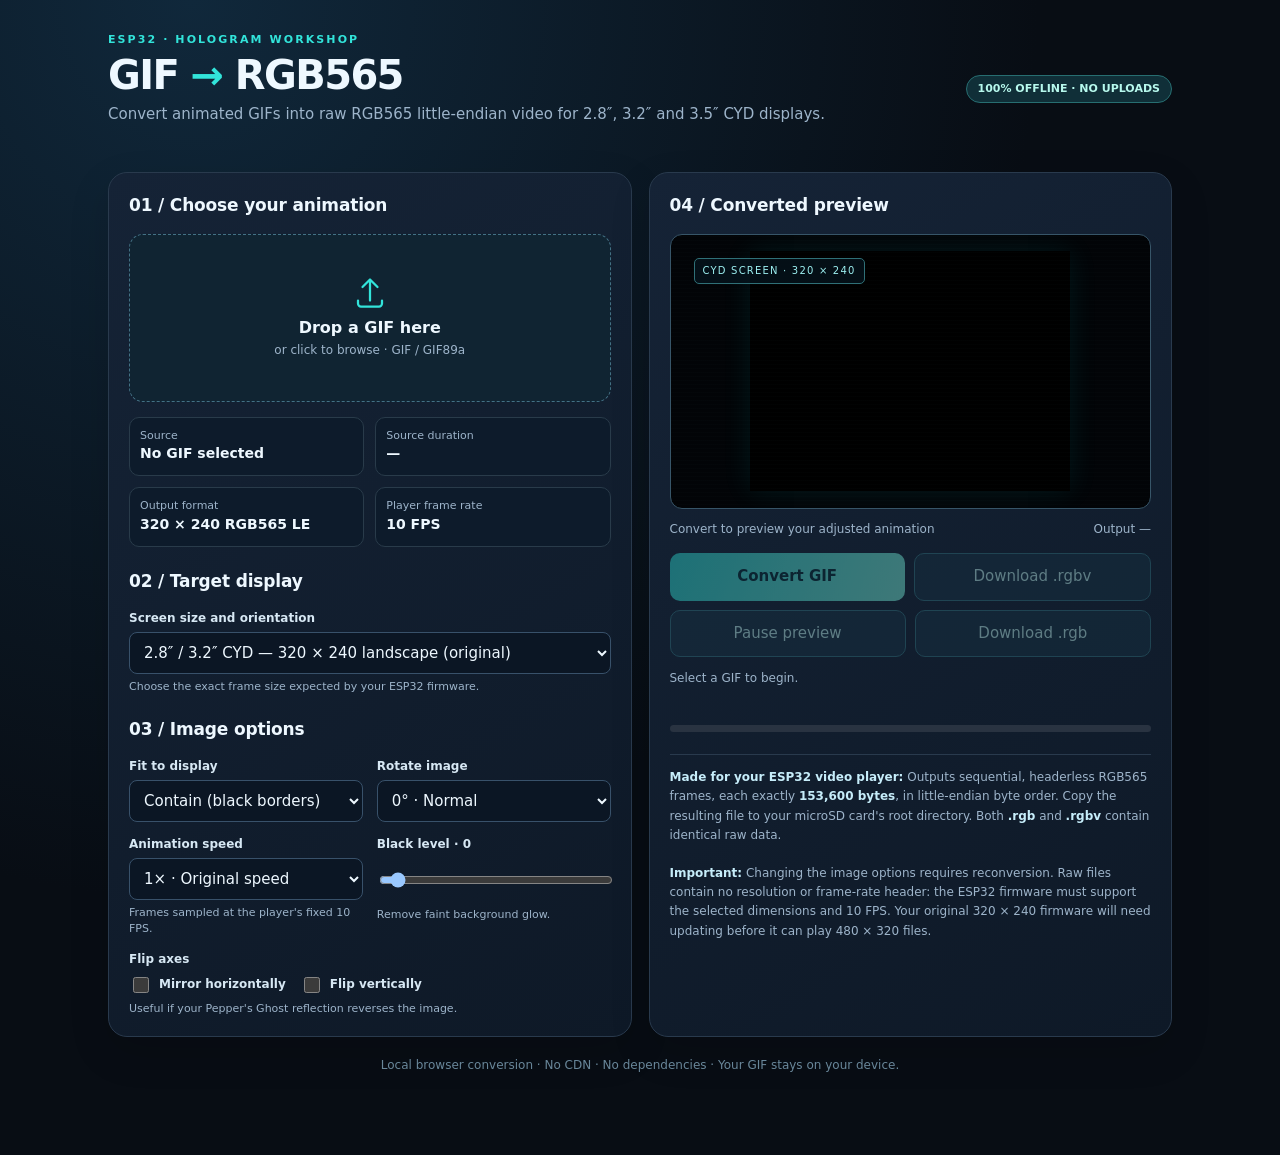
==== index.html @ 4bbc33dd "Add GIF-to-RGB565 browser converter with 3.5-inch CYD support" ====
<!DOCTYPE html>
<html lang="en">
<head>
<meta charset="utf-8">
<meta name="viewport" content="width=device-width,initial-scale=1">
<meta name="color-scheme" content="dark">
<title>Hologram GIF → RGB565 | CYD Video Converter</title>
<style>
:root{--bg:#080d14;--panel:#111b29;--panel2:#172436;--line:#293a4d;--txt:#eef8ff;--muted:#9db4ca;--teal:#32e4da;--teal2:#145a62;--bad:#ff9a83}
*{box-sizing:border-box}body{margin:0;background:radial-gradient(ellipse at 15% 0%,#10283b 0%,var(--bg) 55%);color:var(--txt);font:15px/1.45 system-ui,-apple-system,Segoe UI,Roboto,sans-serif;min-height:100vh}
.shell{max-width:1100px;padding:32px 18px 80px;margin:auto}
.kicker{text-transform:uppercase;letter-spacing:.19em;color:var(--teal);font-size:11px;font-weight:750}
h1{font-size:clamp(25px,4vw,40px);letter-spacing:-.04em;margin:5px 0 4px;line-height:1.13}p{color:var(--muted);margin:6px 0 20px}.muted{color:var(--muted)}
.pill{border:1px solid #276e71;border-radius:50px;padding:5px 11px;background:#102f38;color:#b7f9ed;font-size:11px;font-weight:700;white-space:nowrap}
.header{display:flex;justify-content:space-between;gap:14px;align-items:center;flex-wrap:wrap;margin-bottom:26px}
.layout{display:grid;grid-template-columns:minmax(320px,1fr) minmax(320px,1fr);gap:17px}.card{border:1px solid var(--line);border-radius:19px;background:linear-gradient(150deg,#152336,#0e1927);padding:20px;box-shadow:0 15px 40px #0002}.card h2{margin:0 0 16px;font-size:17px;letter-spacing:-.01em}
#drop{position:relative;border:1.5px dashed #437185;border-radius:14px;background:#102432;min-height:168px;text-align:center;display:flex;align-items:center;justify-content:center;cursor:pointer;transition:background .2s,border-color .2s;outline-offset:2px}
#drop:hover,#drop.drag{background:#193d49;border-color:var(--teal)}#drop:focus-visible{outline:2px solid var(--teal)}#drop svg{color:var(--teal);display:block;margin:0 auto 5px}
#drop strong{display:block;font-size:16px}#drop span{color:var(--muted);font-size:12px}#file{display:none}
.meta{margin:15px 0 5px;display:grid;grid-template-columns:1fr 1fr;gap:11px}.meta > div{border:1px solid #293b4a;background:#0d1b2b;border-radius:10px;padding:10px}.meta small{display:block;color:var(--muted);font-size:11px}.meta b{font-variant-numeric:tabular-nums;font-size:14px}
.controls{display:grid;grid-template-columns:1fr 1fr;gap:14px}.control{display:flex;flex-direction:column;gap:5px}.control.full{grid-column:1/-1}.control label{font-weight:650;font-size:12px;color:#d7e8f4}.control input:not([type=checkbox]),.control select{border:1px solid #38516a;border-radius:8px;background:#0b1624;color:var(--txt);padding:10px;min-height:40px;font:inherit;width:100%}
.control select{cursor:pointer}[hidden]{display:none!important}.helper{font-size:11px;color:var(--muted)}.toggles{display:flex;gap:14px;flex-wrap:wrap}.check{display:flex;align-items:center;gap:7px;font-size:13px;cursor:pointer}.check input{accent-color:var(--teal);width:16px;height:16px}
.previewwrap{display:flex;align-items:center;justify-content:center;min-height:275px;background:#020407;border:1px solid #375568;border-radius:12px;overflow:hidden;position:relative;padding:15px}.previewwrap:before{content:"";position:absolute;inset:0;background:repeating-linear-gradient(0deg,transparent 0,transparent 3px,#79c8e106 4px);pointer-events:none}
#preview{width:auto;height:auto;max-width:100%;max-height:390px;object-fit:contain;background:#000;image-rendering:auto;box-shadow:0 0 28px #0cf3f116;display:block}
.previewLabel{font-size:10px;letter-spacing:.12em;color:#9ceff0;background:#06141dc8;border:1px solid #2f7077;border-radius:5px;position:absolute;top:23px;left:23px;padding:5px 8px}
.barline{display:flex;align-items:center;justify-content:space-between;margin:12px 0 15px;gap:10px;font-size:12px;color:var(--muted)}
button{border:0;border-radius:10px;font-weight:750;font:inherit;cursor:pointer;padding:12px 16px;transition:filter .15s}button:hover:not(:disabled){filter:brightness(1.12)}button:disabled{opacity:.42;cursor:not-allowed}
.primary{background:linear-gradient(110deg,#2ce1d7,#7cf6df);color:#042c34;font-weight:800}.secondary{background:#173344;color:#c8fffa;border:1px solid #347985}.actions{display:flex;gap:9px;flex-wrap:wrap}.actions button{flex:1;min-width:135px}
#status{min-height:36px;margin:13px 0 8px;font-size:12px;color:var(--muted)}#status.error{color:var(--bad)}progress{width:100%;height:7px;accent-color:var(--teal);background:#293341;border:0;overflow:hidden;border-radius:9px}progress::-webkit-progress-bar{background:#293341}progress::-webkit-progress-value{background:var(--teal)}
.note{font-size:12px;line-height:1.6;color:var(--muted);border-top:1px solid var(--line);padding-top:13px;margin-top:18px}.note b{color:#c6edfa}.foot{margin-top:20px;color:#69879a;font-size:12px;text-align:center}
@media(max-width:770px){.layout{grid-template-columns:1fr}.shell{padding-top:20px}.card{padding:17px}.previewwrap{min-height:190px}.header{margin-bottom:16px}}
</style>
</head>
<body>
<div class="shell">
  <div class="header"><div><div class="kicker">ESP32 · Hologram workshop</div><h1>GIF <span style="color:var(--teal)">→</span> RGB565</h1><p>Convert animated GIFs into raw RGB565 little-endian video for 2.8″, 3.2″ and 3.5″ CYD displays.</p></div><span class="pill">100% OFFLINE · NO UPLOADS</span></div>
  <div class="layout">
    <section class="card">
      <h2>01 / Choose your animation</h2>
      <div id="drop" tabindex="0" role="button" aria-label="Choose a GIF file">
        <div><svg viewBox="0 0 24 24" width="36" height="36" fill="none" stroke="currentColor" stroke-width="1.5" stroke-linecap="round"><path d="M12 17V3m0 0-5 5m5-5 5 5M4 17v2a2 2 0 0 0 2 2h12a2 2 0 0 0 2-2v-2"/></svg><strong>Drop a GIF here</strong><span>or click to browse · GIF / GIF89a</span></div>
      </div><input type="file" id="file" accept="image/gif,.gif">
      <div class="meta"><div><small>Source</small><b id="srcMeta">No GIF selected</b></div><div><small>Source duration</small><b id="durMeta">—</b></div><div><small>Output format</small><b id="outMeta">320 × 240 RGB565 LE</b></div><div><small>Player frame rate</small><b>10 FPS</b></div></div>
      <h2 style="margin-top:22px">02 / Target display</h2>
      <div class="controls">
        <div class="control full"><label for="resolution">Screen size and orientation</label>
          <select id="resolution">
            <option value="320x240">2.8″ / 3.2″ CYD — 320 × 240 landscape (original)</option>
            <option value="240x320">2.8″ / 3.2″ CYD — 240 × 320 portrait</option>
            <option value="480x320">3.5″ CYD — 480 × 320 landscape</option>
            <option value="320x480">3.5″ CYD — 320 × 480 portrait</option>
            <option value="custom">Custom dimensions…</option>
          </select><div class="helper">Choose the exact frame size expected by your ESP32 firmware.</div>
        </div>
      </div>
      <div id="customSize" class="controls" hidden style="margin-top:12px">
        <div class="control"><label for="customW">Width (pixels)</label><input id="customW" type="number" min="64" max="800" step="1" value="480"></div>
        <div class="control"><label for="customH">Height (pixels)</label><input id="customH" type="number" min="64" max="800" step="1" value="320"></div>
      </div>
      <h2 style="margin-top:22px">03 / Image options</h2>
      <div class="controls">
        <div class="control"><label for="fit">Fit to display</label><select id="fit"><option value="contain">Contain (black borders)</option><option value="cover">Cover (crop to fill)</option><option value="stretch">Stretch to fill</option></select></div>
        <div class="control"><label for="rotate">Rotate image</label><select id="rotate"><option value="0">0° · Normal</option><option value="90">90° clockwise</option><option value="180">180°</option><option value="270">270° clockwise</option></select></div>
        <div class="control"><label for="speed">Animation speed</label><select id="speed"><option value="0.5">0.5× · Slow motion</option><option value="1" selected>1× · Original speed</option><option value="1.5">1.5× · Faster</option><option value="2">2× · Double speed</option></select><div class="helper">Frames sampled at the player's fixed 10 FPS.</div></div>
        <div class="control"><label for="threshold">Black level · <output id="thresholdNum">0</output></label><input id="threshold" type="range" min="0" max="75" value="0" step="5"><div class="helper">Remove faint background glow.</div></div>
        <div class="control full"><label>Flip axes</label><div class="toggles"><label class="check"><input type="checkbox" id="flipH"> Mirror horizontally</label><label class="check"><input type="checkbox" id="flipV"> Flip vertically</label></div><div class="helper">Useful if your Pepper's Ghost reflection reverses the image.</div></div>
      </div>
    </section>
    <section class="card">
      <h2>04 / Converted preview</h2>
      <div class="previewwrap"><div class="previewLabel" id="previewLabel">CYD SCREEN · 320 × 240</div><canvas id="preview" width="320" height="240" aria-label="Converted video preview"></canvas></div>
      <div class="barline"><span id="frameText">No preview available</span><span id="sizeText">Output —</span></div>
      <div class="actions"><button class="primary" id="convert" disabled>Convert GIF</button><button class="secondary" id="download" disabled>Download .rgbv</button></div>
      <div class="actions" style="margin-top:9px"><button class="secondary" id="play" disabled>Pause preview</button><button class="secondary" id="downloadRGB" disabled>Download .rgb</button></div>
      <div id="status" aria-live="polite">Select a GIF to begin.</div><progress id="progress" max="100" value="0"></progress>
      <div class="note"><b>Made for your ESP32 video player:</b> Outputs sequential, headerless RGB565 frames, each exactly <b id="frameBytes">153,600 bytes</b>, in little-endian byte order. Copy the resulting file to your microSD card's root directory. Both <b>.rgb</b> and <b>.rgbv</b> contain identical raw data.<br><br><b>Important:</b> Changing the image options requires reconversion. Raw files contain no resolution or frame-rate header: the ESP32 firmware must support the selected dimensions and 10 FPS. Your original 320 × 240 firmware will need updating before it can play 480 × 320 files.</div>
    </section>
  </div>
  <div class="foot">Local browser conversion · No CDN · No dependencies · Your GIF stays on your device.</div>
</div>
<script>
'use strict';
let W=320,H=240,FRAME_BYTES=W*H*2;
const FPS=10,MAX_BYTES=220*1024*1024,MAX_SOURCE_PIXELS=8_000_000;
const $=id=>document.getElementById(id);
const ui={drop:$('drop'),file:$('file'),src:$('srcMeta'),dur:$('durMeta'),fit:$('fit'),rotate:$('rotate'),speed:$('speed'),threshold:$('threshold'),thresholdNum:$('thresholdNum'),flipH:$('flipH'),flipV:$('flipV'),convert:$('convert'),download:$('download'),downloadRGB:$('downloadRGB'),play:$('play'),status:$('status'),progress:$('progress'),preview:$('preview'),frameText:$('frameText'),sizeText:$('sizeText'),resolution:$('resolution'),customSize:$('customSize'),customW:$('customW'),customH:$('customH'),outMeta:$('outMeta'),frameBytes:$('frameBytes'),previewLabel:$('previewLabel')};
const previewCtx=ui.preview.getContext('2d',{willReadFrequently:true});
let gif=null,filename='hologram',output=null,outputCount=0,playing=false,playStart=0,playOffset=0,lastPreview=-1,decoding=false;
function setStatus(msg,isError=false){ui.status.textContent=msg;ui.status.classList.toggle('error',isError)}
function humanBytes(n){return n>=1048576?(n/1048576).toFixed(1)+' MB':(n/1024).toFixed(1)+' KB'}
function readGif(buffer){
  const bytes=new Uint8Array(buffer);let p=0;
  function u8(){if(p>=bytes.length)throw Error('Unexpected end of GIF.');return bytes[p++];}
  function u16(){return u8()|(u8()<<8)}
  function read(n){if(p+n>bytes.length)throw Error('Truncated GIF data.');let a=bytes.subarray(p,p+n);p+=n;return a;}
  function palette(size){let src=read(size*3);return new Uint8Array(src);}
  function subBlocks(){let chunks=[],len=0;while(true){let n=u8();if(!n)break;let b=read(n);chunks.push(b);len+=n;}let a=new Uint8Array(len),pos=0;for(let c of chunks){a.set(c,pos);pos+=c.length}return a;}
  let signature=String.fromCharCode(...read(6));if(signature!=='GIF89a'&&signature!=='GIF87a')throw Error('Not a valid GIF file.');
  const width=u16(),height=u16(),screenPacked=u8();u8();u8();
  if(width<1||height<1||width*height>MAX_SOURCE_PIXELS)throw Error('GIF dimensions are too large for safe browser decoding.');
  let globalPalette=(screenPacked&128)?palette(2**((screenPacked&7)+1)):null;
  const frames=[];let delay=100,dispose=0,transparent=-1,loops=1;
  while(p<bytes.length){
    const marker=u8();if(marker===0x3B)break;
    if(marker===0x21){
      let label=u8();
      if(label===0xF9){
        let size=u8();if(size!==4)throw Error('Malformed GIF graphics control.');
        let flags=u8(),d=u16(),index=u8();u8();
        dispose=(flags>>2)&7;transparent=(flags&1)?index:-1;delay=d?Math.max(20,d*10):100;
      }else if(label===0xFF){
        const app=read(u8());let data=subBlocks();let name=String.fromCharCode(...app);
        if((name.startsWith('NETSCAPE')||name.startsWith('ANIMEXTS'))&&data.length>=3&&data[0]===1){loops=data[1]|(data[2]<<8);}
      }else{subBlocks()}
    }else if(marker===0x2C){
      const x=u16(),y=u16(),w=u16(),h=u16(),packed=u8();
      if(!w||!h||x+w>width||y+h>height)throw Error('GIF frame extends beyond its canvas.');
      let pal=(packed&0x80)?palette(2**((packed&7)+1)):globalPalette;
      if(!pal)throw Error('GIF has no usable color palette.');
      let minCode=u8();if(minCode<2||minCode>8)throw Error('Unsupported GIF LZW code size.');
      let compressed=subBlocks();
      frames.push({x,y,w,h,pal,minCode,compressed,interlaced:!!(packed&0x40),delay,dispose,transparent});
      delay=100;dispose=0;transparent=-1;
      if(frames.length>5000)throw Error('GIF has too many source frames (limit 5,000).');
    }else throw Error('Malformed GIF: unexpected block at byte '+(p-1));
  }
  if(!frames.length)throw Error('This GIF contains no image frames.');
  let duration=frames.reduce((s,f)=>s+f.delay,0);
  return {width,height,frames,duration,loops};
}
function lzwDecode(frame){
  const {w,h,minCode,compressed}=frame;const pixelCount=w*h;
  const output=new Uint8Array(pixelCount),prefix=new Uint16Array(4096),suffix=new Uint8Array(4096),stack=new Uint8Array(4097);
  const clear=1<<minCode,end=clear+1;let size=minCode+1,next=end+1,old=-1,first=0,bitPos=0,pos=0;
  function code(){if(bitPos+size>compressed.length*8)return -1;let byte=bitPos>>3,shift=bitPos&7;let val=(compressed[byte]||0)|((compressed[byte+1]||0)<<8)|((compressed[byte+2]||0)<<16);bitPos+=size;return (val>>shift)&((1<<size)-1);}
  for(let i=0;i<clear;i++){suffix[i]=i;}
  while(pos<pixelCount){
    let c=code();if(c<0||c===end)break;
    if(c===clear){size=minCode+1;next=end+1;old=-1;continue;}
    if(c>next||c>=4096)throw Error('Invalid LZW code in GIF frame.');
    if(old<0){if(c>=clear)throw Error('Invalid initial LZW code.');output[pos++]=c;first=c;old=c;continue;}
    let input=c,top=0;
    if(c===next){stack[top++]=first;c=old;}
    let iter=0;
    while(c>=clear){
      if(c>=next||++iter>4096)throw Error('Invalid LZW dictionary.');
      stack[top++]=suffix[c];c=prefix[c];
    }
    first=c;stack[top++]=first;
    while(top&&pos<pixelCount)output[pos++]=stack[--top];
    if(next<4096){prefix[next]=old;suffix[next]=first;next++;if(next===(1<<size)&&size<12)size++;}
    old=input;
  }
  if(pos!==pixelCount)throw Error('GIF frame decoded incompletely: '+pos+'/'+pixelCount+' pixels.');
  return output;
}
function makeCompositor(g){
  const data=new Uint8ClampedArray(g.width*g.height*4),rowStride=g.width*4;
  let previous=null;
  function clearRect(f){for(let yy=f.y;yy<f.y+f.h;yy++)data.fill(0,yy*rowStride+f.x*4,yy*rowStride+(f.x+f.w)*4)}
  function next(i){
    if(previous){if(previous.dispose===2)clearRect(previous);else if(previous.dispose===3&&previous.snapshot)data.set(previous.snapshot);}
    let f=g.frames[i],snapshot=f.dispose===3?data.slice():null;
    const indices=lzwDecode(f),pal=f.pal;
    let scanRow=0,passes=f.interlaced?[{s:0,step:8},{s:4,step:8},{s:2,step:4},{s:1,step:2}]:[{s:0,step:1}];
    for(let pass of passes){for(let yy=pass.s;yy<f.h;yy+=pass.step){let row=(f.y+yy)*rowStride+f.x*4;for(let xx=0;xx<f.w;xx++){let ix=indices[scanRow*f.w+xx];if(ix===f.transparent)continue;let c=ix*3,o=row+xx*4;if(c+2<pal.length){data[o]=pal[c];data[o+1]=pal[c+1];data[o+2]=pal[c+2];data[o+3]=255;}}scanRow++;}}
    previous={x:f.x,y:f.y,w:f.w,h:f.h,dispose:f.dispose,snapshot};
    return data;
  }
  return {next};
}
function renderScaled(data,g,srcCanvas,srcCtx,targetCanvas,targetCtx,settings){
  srcCtx.putImageData(new ImageData(data,g.width,g.height),0,0);
  targetCtx.setTransform(1,0,0,1,0,0);targetCtx.fillStyle='#000';targetCtx.fillRect(0,0,W,H);
  let angle=settings.rotate*Math.PI/180,sw=g.width,sh=g.height;
  let turned=settings.rotate%180!==0,rw=turned?sh:sw,rh=turned?sw:sh;
  let sx,sy;
  if(settings.fit==='stretch'){sx=W/rw;sy=H/rh}else{let s=settings.fit==='cover'?Math.max(W/rw,H/rh):Math.min(W/rw,H/rh);sx=sy=s;}
  targetCtx.translate(W/2,H/2);targetCtx.scale((settings.flipH?-1:1)*sx,(settings.flipV?-1:1)*sy);targetCtx.rotate(angle);
  targetCtx.imageSmoothingEnabled=true;targetCtx.imageSmoothingQuality='high';
  targetCtx.drawImage(srcCanvas,-sw/2,-sh/2);
  targetCtx.setTransform(1,0,0,1,0,0);
  return targetCtx.getImageData(0,0,W,H).data;
}
function options(){return {fit:ui.fit.value,rotate:Number(ui.rotate.value),speed:Number(ui.speed.value),threshold:Number(ui.threshold.value),flipH:ui.flipH.checked,flipV:ui.flipV.checked};}
function firstFramePreview(){
  if(!gif)return;
  const g=gif, compositor=makeCompositor(g),pixels=compositor.next(0);
  const src=document.createElement('canvas');src.width=g.width;src.height=g.height;
  const temp=document.createElement('canvas');temp.width=W;temp.height=H;
  const rgba=renderScaled(pixels,g,src,src.getContext('2d'),temp,temp.getContext('2d',{willReadFrequently:true}),options());
  previewCtx.putImageData(new ImageData(new Uint8ClampedArray(rgba),W,H),0,0);
  ui.frameText.textContent='First GIF frame · pre-conversion';
}
function updateResolution(){
  const custom=ui.resolution.value==='custom';
  ui.customSize.hidden=!custom;
  const values=custom?[Number(ui.customW.value),Number(ui.customH.value)]:ui.resolution.value.split('x').map(Number);
  const [newW,newH]=values;
  invalidate();
  if(!Number.isInteger(newW)||!Number.isInteger(newH)||newW<64||newH<64||newW>800||newH>800){
    ui.convert.disabled=true;
    ui.outMeta.textContent='Invalid size';
    setStatus('Width and height must be whole numbers between 64 and 800 pixels.',true);
    return;
  }
  W=newW;H=newH;FRAME_BYTES=W*H*2;
  ui.preview.width=W;ui.preview.height=H;
  previewImage=new ImageData(W,H);
  previewCtx.fillStyle='#000';previewCtx.fillRect(0,0,W,H);
  ui.previewLabel.textContent=`CYD SCREEN · ${W} × ${H}`;
  ui.outMeta.textContent=`${W} × ${H} RGB565 LE`;
  ui.frameBytes.textContent=FRAME_BYTES.toLocaleString('en-US')+' bytes';
  ui.convert.disabled=!gif;
  try{firstFramePreview()}catch(e){setStatus('Preview failed: '+e.message,true)}
}
function invalidate(){output=null;outputCount=0;ui.download.disabled=ui.downloadRGB.disabled=ui.play.disabled=true;playing=false;lastPreview=-1;ui.progress.value=0;ui.frameText.textContent='Convert to preview your adjusted animation';ui.sizeText.textContent='Output —';if(gif)setStatus('Settings changed. Press Convert GIF to regenerate.');}
async function loadGIF(file){
  if(!file)return;
  if(decoding)return;
  gif=null;invalidate();ui.convert.disabled=true;setStatus('Reading and validating GIF…');
  try{
    if(file.size>80*1024*1024)throw Error('GIF source is larger than 80 MB.');
    const buffer=await file.arrayBuffer(),g=readGif(buffer);
    gif=g;filename=(file.name||'hologram').replace(/\.gif$/i,'').replace(/[^a-z0-9_\-]+/gi,'_').slice(0,70)||'hologram';
    ui.src.textContent=`${g.width} × ${g.height} · ${g.frames.length} frame${g.frames.length===1?'':'s'}`;
    ui.dur.textContent=`${(g.duration/1000).toFixed(2)} seconds`;
    ui.convert.disabled=false;
    setStatus('Ready. Choose options and press Convert GIF.');
    // Display the first decoded frame as a helpful preview before conversion.
    firstFramePreview();
  }catch(e){ui.src.textContent='No GIF selected';ui.dur.textContent='—';setStatus('Could not open GIF: '+e.message,true)}
}
async function convert(){
  if(!gif||decoding)return;
  decoding=true;ui.convert.disabled=true;ui.file.disabled=true;invalidate();
  const g=gif,opt=options();
  try{
    const step=1000/FPS;
    const frames=Math.max(2,Math.ceil(g.duration/(step*opt.speed)));
    const total=frames*FRAME_BYTES;
    if(total>MAX_BYTES)throw Error(`Converted video would be ${humanBytes(total)}; limit is ${humanBytes(MAX_BYTES)}. Use a shorter GIF or faster speed.`);
    const bytes=new Uint8Array(total),src=document.createElement('canvas'),target=document.createElement('canvas');
    src.width=g.width;src.height=g.height;target.width=W;target.height=H;
    const srcCtx=src.getContext('2d'),targetCtx=target.getContext('2d',{willReadFrequently:true});
    const compositor=makeCompositor(g);
    const frameEnds=[];let t=0;for(let f of g.frames){t+=f.delay;frameEnds.push(t)}
    let sourceIndex=0,rgba=compositor.next(0),threshold=opt.threshold;
    for(let i=0;i<frames;i++){
      const sample=Math.min(g.duration-0.01,(i+0.5)*step*opt.speed);
      while(sourceIndex<g.frames.length-1&&sample>=frameEnds[sourceIndex]){sourceIndex++;rgba=compositor.next(sourceIndex)}
      const image=renderScaled(rgba,g,src,srcCtx,target,targetCtx,opt);
      let o=i*FRAME_BYTES;
      for(let j=0;j<image.length;j+=4){
        let r=image[j],gg=image[j+1],b=image[j+2];
        if(Math.max(r,gg,b)<=threshold){r=gg=b=0;}
        let pixel=((r>>3)<<11)|((gg>>2)<<5)|(b>>3);
        bytes[o++]=pixel&255;bytes[o++]=pixel>>8;
      }
      if(i%8===0||i===frames-1){ui.progress.value=Math.round((i+1)/frames*100);setStatus(`Converting frame ${i+1} / ${frames}…`);await new Promise(resolve=>setTimeout(resolve,0));}
    }
    output=bytes;outputCount=frames;ui.download.disabled=ui.downloadRGB.disabled=ui.play.disabled=false;
    ui.frameText.textContent=`${frames} frames · ${(frames/FPS).toFixed(1)} sec · ${FPS} FPS`;
    ui.sizeText.textContent=`Output ${humanBytes(total)}`;
    setStatus('Conversion complete. Preview is playing; download the .rgbv file.');
    playing=true;playOffset=0;playStart=performance.now();lastPreview=-1;ui.play.textContent='Pause preview';
    drawPreviewFrame(0);
  }catch(e){setStatus('Conversion failed: '+e.message,true);output=null;}
  finally{decoding=false;ui.convert.disabled=!gif;ui.file.disabled=false;}
}
let previewImage=new ImageData(W,H);
function drawPreviewFrame(n){
  if(!output)return;
  const data=previewImage.data;let k=n*FRAME_BYTES;
  for(let j=0;j<data.length;j+=4){const pixel=output[k]|(output[k+1]<<8);k+=2;data[j]=Math.round(((pixel>>11)&31)*255/31);data[j+1]=Math.round(((pixel>>5)&63)*255/63);data[j+2]=Math.round((pixel&31)*255/31);data[j+3]=255;}
  previewCtx.putImageData(previewImage,0,0);lastPreview=n;
}
function animate(now){if(output&&playing){const frame=Math.floor((now-playStart)/100)%outputCount;if(frame!==lastPreview)drawPreviewFrame(frame);}requestAnimationFrame(animate)}
function download(extension){if(!output)return;const blob=new Blob([output],{type:'application/octet-stream'}),url=URL.createObjectURL(blob),a=document.createElement('a');a.href=url;a.download=filename+(W===320&&H===240?'':`_${W}x${H}`)+'.'+extension;document.body.appendChild(a);a.click();a.remove();setTimeout(()=>URL.revokeObjectURL(url),15000)}
ui.drop.addEventListener('click',()=>ui.file.click());ui.drop.addEventListener('keydown',e=>{if(e.key==='Enter'||e.key===' '){e.preventDefault();ui.file.click()}});
for(let ev of ['dragenter','dragover'])ui.drop.addEventListener(ev,e=>{e.preventDefault();ui.drop.classList.add('drag')});
for(let ev of ['dragleave','drop'])ui.drop.addEventListener(ev,e=>{e.preventDefault();ui.drop.classList.remove('drag')});
ui.drop.addEventListener('drop',e=>{const f=e.dataTransfer.files[0];if(f)loadGIF(f)});
ui.file.addEventListener('change',e=>loadGIF(e.target.files[0]));
ui.convert.addEventListener('click',convert);ui.download.addEventListener('click',()=>download('rgbv'));ui.downloadRGB.addEventListener('click',()=>download('rgb'));
ui.play.addEventListener('click',()=>{if(!output)return;if(playing){playing=false;playOffset=performance.now()-playStart;ui.play.textContent='Play preview';}else{playing=true;playStart=performance.now()-playOffset;ui.play.textContent='Pause preview';}});
for(let key of ['fit','rotate','speed','threshold','flipH','flipV']){ui[key].addEventListener('change',invalidate)}
ui.resolution.addEventListener('change',updateResolution);
for(const key of ['customW','customH'])ui[key].addEventListener('input',updateResolution);
ui.threshold.addEventListener('input',()=>ui.thresholdNum.textContent=ui.threshold.value);
updateResolution();requestAnimationFrame(animate);
</script>
</body>
</html>
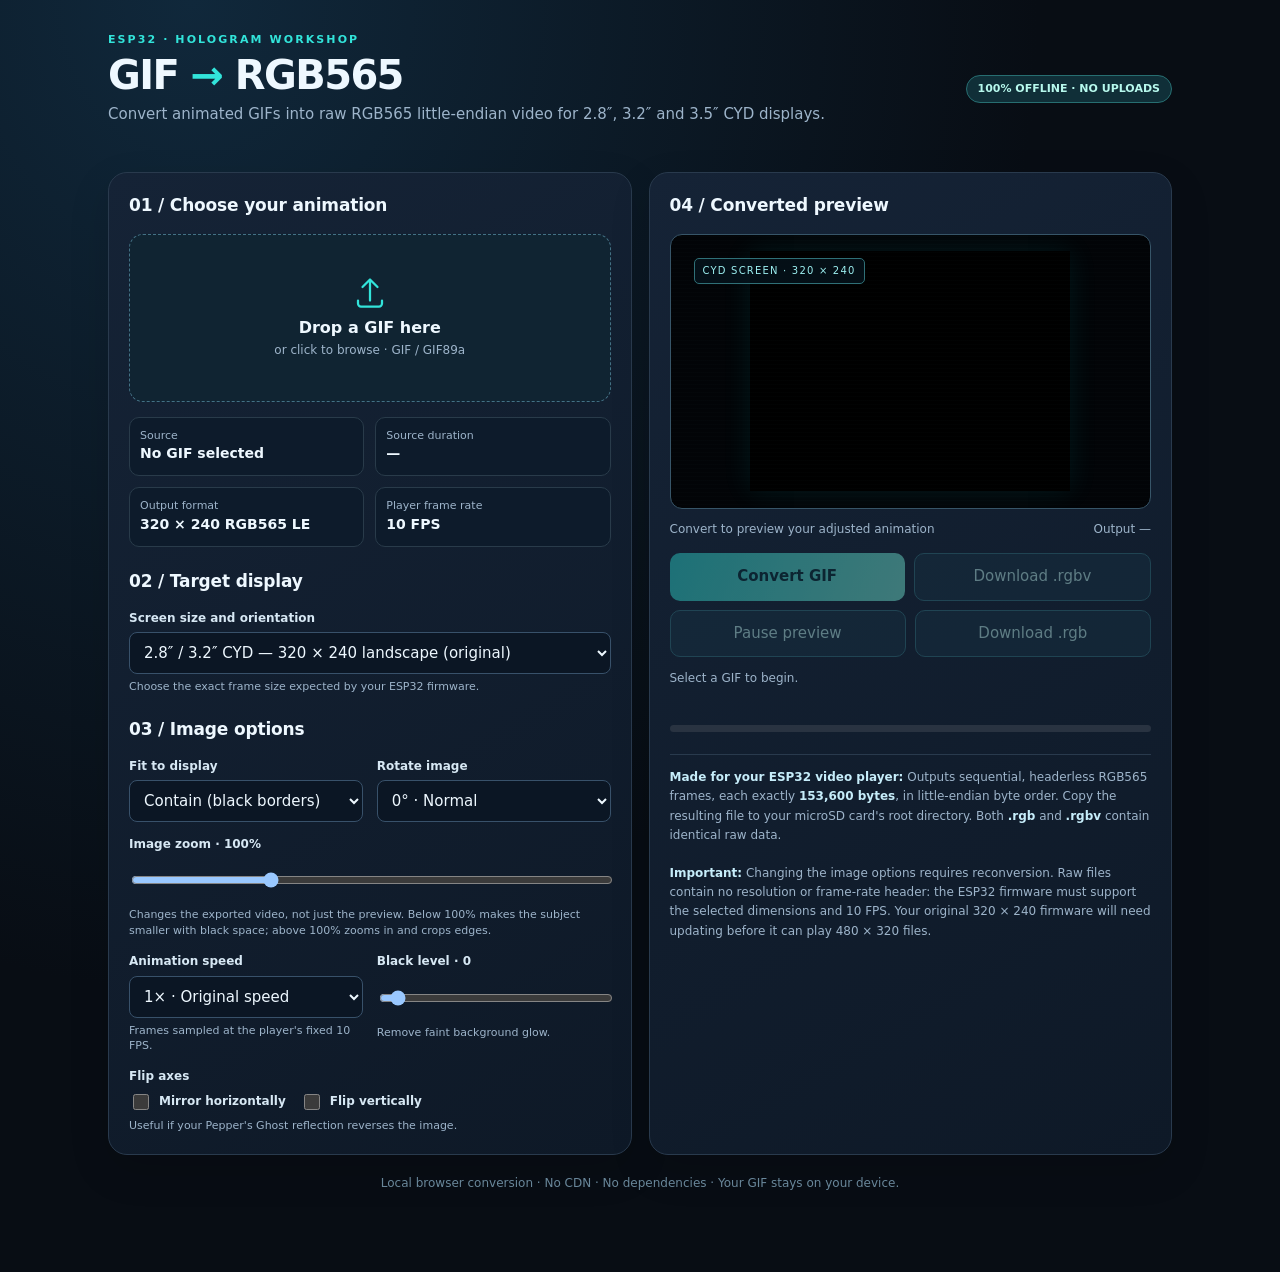
==== commit 8b0864f7: "Add export zoom control (25%-300%) with live preview" ====
--- a/index.html
+++ b/index.html
@@ -61,6 +61,7 @@
       <div class="controls">
         <div class="control"><label for="fit">Fit to display</label><select id="fit"><option value="contain">Contain (black borders)</option><option value="cover">Cover (crop to fill)</option><option value="stretch">Stretch to fill</option></select></div>
         <div class="control"><label for="rotate">Rotate image</label><select id="rotate"><option value="0">0° · Normal</option><option value="90">90° clockwise</option><option value="180">180°</option><option value="270">270° clockwise</option></select></div>
+        <div class="control full"><label for="zoom">Image zoom · <output id="zoomNum">100%</output></label><input id="zoom" type="range" min="25" max="300" value="100" step="5"><div class="helper">Changes the exported video, not just the preview. Below 100% makes the subject smaller with black space; above 100% zooms in and crops edges.</div></div>
         <div class="control"><label for="speed">Animation speed</label><select id="speed"><option value="0.5">0.5× · Slow motion</option><option value="1" selected>1× · Original speed</option><option value="1.5">1.5× · Faster</option><option value="2">2× · Double speed</option></select><div class="helper">Frames sampled at the player's fixed 10 FPS.</div></div>
         <div class="control"><label for="threshold">Black level · <output id="thresholdNum">0</output></label><input id="threshold" type="range" min="0" max="75" value="0" step="5"><div class="helper">Remove faint background glow.</div></div>
         <div class="control full"><label>Flip axes</label><div class="toggles"><label class="check"><input type="checkbox" id="flipH"> Mirror horizontally</label><label class="check"><input type="checkbox" id="flipV"> Flip vertically</label></div><div class="helper">Useful if your Pepper's Ghost reflection reverses the image.</div></div>
@@ -83,7 +84,7 @@
 let W=320,H=240,FRAME_BYTES=W*H*2;
 const FPS=10,MAX_BYTES=220*1024*1024,MAX_SOURCE_PIXELS=8_000_000;
 const $=id=>document.getElementById(id);
-const ui={drop:$('drop'),file:$('file'),src:$('srcMeta'),dur:$('durMeta'),fit:$('fit'),rotate:$('rotate'),speed:$('speed'),threshold:$('threshold'),thresholdNum:$('thresholdNum'),flipH:$('flipH'),flipV:$('flipV'),convert:$('convert'),download:$('download'),downloadRGB:$('downloadRGB'),play:$('play'),status:$('status'),progress:$('progress'),preview:$('preview'),frameText:$('frameText'),sizeText:$('sizeText'),resolution:$('resolution'),customSize:$('customSize'),customW:$('customW'),customH:$('customH'),outMeta:$('outMeta'),frameBytes:$('frameBytes'),previewLabel:$('previewLabel')};
+const ui={drop:$('drop'),file:$('file'),src:$('srcMeta'),dur:$('durMeta'),fit:$('fit'),rotate:$('rotate'),zoom:$('zoom'),zoomNum:$('zoomNum'),speed:$('speed'),threshold:$('threshold'),thresholdNum:$('thresholdNum'),flipH:$('flipH'),flipV:$('flipV'),convert:$('convert'),download:$('download'),downloadRGB:$('downloadRGB'),play:$('play'),status:$('status'),progress:$('progress'),preview:$('preview'),frameText:$('frameText'),sizeText:$('sizeText'),resolution:$('resolution'),customSize:$('customSize'),customW:$('customW'),customH:$('customH'),outMeta:$('outMeta'),frameBytes:$('frameBytes'),previewLabel:$('previewLabel')};
 const previewCtx=ui.preview.getContext('2d',{willReadFrequently:true});
 let gif=null,filename='hologram',output=null,outputCount=0,playing=false,playStart=0,playOffset=0,lastPreview=-1,decoding=false;
 function setStatus(msg,isError=false){ui.status.textContent=msg;ui.status.classList.toggle('error',isError)}
@@ -176,13 +177,13 @@
   let turned=settings.rotate%180!==0,rw=turned?sh:sw,rh=turned?sw:sh;
   let sx,sy;
   if(settings.fit==='stretch'){sx=W/rw;sy=H/rh}else{let s=settings.fit==='cover'?Math.max(W/rw,H/rh):Math.min(W/rw,H/rh);sx=sy=s;}
-  targetCtx.translate(W/2,H/2);targetCtx.scale((settings.flipH?-1:1)*sx,(settings.flipV?-1:1)*sy);targetCtx.rotate(angle);
+  targetCtx.translate(W/2,H/2);targetCtx.scale((settings.flipH?-1:1)*sx*settings.zoom,(settings.flipV?-1:1)*sy*settings.zoom);targetCtx.rotate(angle);
   targetCtx.imageSmoothingEnabled=true;targetCtx.imageSmoothingQuality='high';
   targetCtx.drawImage(srcCanvas,-sw/2,-sh/2);
   targetCtx.setTransform(1,0,0,1,0,0);
   return targetCtx.getImageData(0,0,W,H).data;
 }
-function options(){return {fit:ui.fit.value,rotate:Number(ui.rotate.value),speed:Number(ui.speed.value),threshold:Number(ui.threshold.value),flipH:ui.flipH.checked,flipV:ui.flipV.checked};}
+function options(){return {fit:ui.fit.value,rotate:Number(ui.rotate.value),zoom:Number(ui.zoom.value)/100,speed:Number(ui.speed.value),threshold:Number(ui.threshold.value),flipH:ui.flipH.checked,flipV:ui.flipV.checked};}
 function firstFramePreview(){
   if(!gif)return;
   const g=gif, compositor=makeCompositor(g),pixels=compositor.next(0);
@@ -288,6 +289,7 @@
 ui.resolution.addEventListener('change',updateResolution);
 for(const key of ['customW','customH'])ui[key].addEventListener('input',updateResolution);
 ui.threshold.addEventListener('input',()=>ui.thresholdNum.textContent=ui.threshold.value);
+ui.zoom.addEventListener('input',()=>{ui.zoomNum.textContent=ui.zoom.value+'%';invalidate();if(gif&&!decoding){try{firstFramePreview()}catch(e){setStatus('Preview failed: '+e.message,true)}}});
 updateResolution();requestAnimationFrame(animate);
 </script>
 </body>
